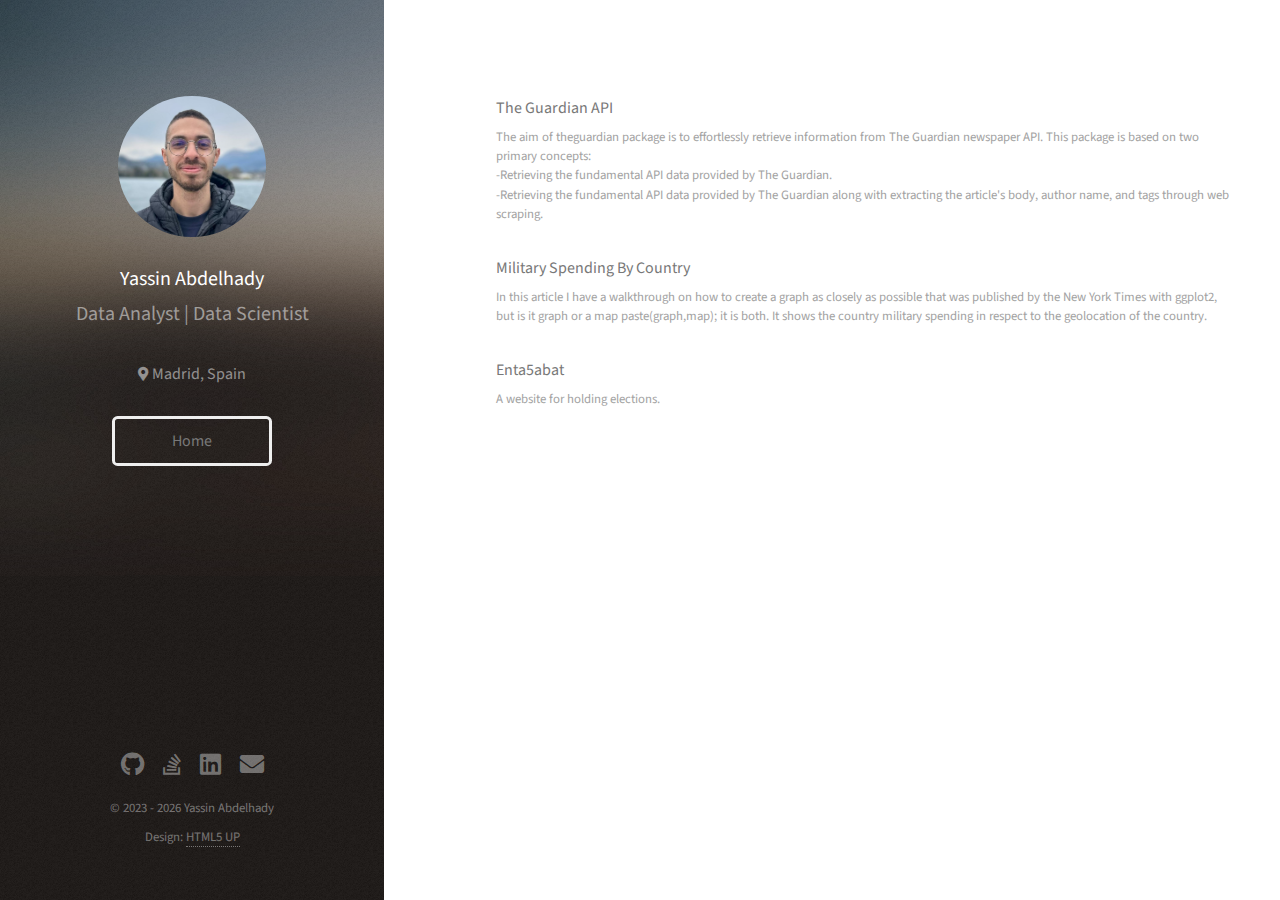
==== projects/projects.html @ 26bedea7 "go live" ====
<!DOCTYPE HTML>
<html>
	<head>
		<title>Yassin Abdelhady</title>
		<meta charset="utf-8" />
		<meta name="viewport" content="width=device-width, initial-scale=1, user-scalable=no" />
		<link rel="stylesheet" href="../assets/css/main.css" />
		<link rel="icon" type="image/x-icon" href="../pineapple.ico">
	</head>
	<body class="is-preload">

		<!-- Header -->
			
			<header id="header">
				
				<div class="inner">
					<img class="image avatar" src="../images/headshot.jpeg" alt="" />
					<h1><strong>Yassin Abdelhady</strong></h1>
					<h1>Data Analyst | Data Scientist</h1>
					</h1>
					<br /><i class='fas fa-map-marker-alt' style='font-size:14px'></i>  Madrid, Spain
                    <br /><br /><li style="list-style: none;"><a href="../index.html" class="button">Home</a></li>
					
                </div>
			
			</header>

		<!-- Main -->
			<div id="main">

				<!-- Two -->
					<section id="two">
						<!-- <h2>Recent Work</h2> -->
						<!-- <div class="row"> -->
							<article class="col-6 col-12-xsmall work-item">
								<!-- <a href="../images/fulls/02.jpg" class="image fit thumb"><img src="../images/thumbs/02.jpg" alt="" /></a> -->
								<a href= "theguardianapi/TheGuardianApi.html">
								<h3>The Guardian API</h3></a>
								<p>
									The aim of theguardian package is to effortlessly retrieve information from The Guardian newspaper API. This package is based on two primary concepts:
									<br>-Retrieving the fundamental API data provided by The Guardian.
									<br>-Retrieving the fundamental API data provided by The Guardian along with extracting the article's body, author name, and tags through web scraping.									 
								</p>
							</article>

							<article class="col-6 col-12-xsmall work-item">
								<!-- <a href="images/fulls/01.jpg" class="image fit thumb"><img src="images/thumbs/01.jpg" alt="" /></a> -->
								<!-- <a href="datavisproject\Replication.png" class="image fit thumb" ><img src="datavisproject\Replication.png" alt="Replication" /></a> -->
								<a href= "datavisproject/100490068.html">
								<h3>Military Spending By Country</h3></a>
								<p>In this article I have a walkthrough on how to create a graph as closely as possible that was published by the New York Times with ggplot2, but is it graph or a map paste(graph,map); it is both. It shows the country military spending in respect to the geolocation of the country.</p>
							</article>
							<article class="col-6 col-12-xsmall work-item">
								<!-- <a href="enta5abat\images\enta5abatlogo.png" class="image fit thumb"><img src="enta5abat\images\enta5abatlogo.png" alt="" /></a> -->
								<a href ="enta5abat/enta5abat.html"_blank"><h3>Enta5abat</h3></a>
								<p>A website for holding elections.</p>
							</article>
							


							<!-- <article class="col-6 col-12-xsmall work-item">
								<a href="images/fulls/04.jpg" class="image fit thumb"><img src="images/thumbs/04.jpg" alt="" /></a>
								<h3>Quam neque phasellus</h3>
								<p>Lorem ipsum dolor sit amet nisl sed nullam feugiat.</p>
							</article>
							<article class="col-6 col-12-xsmall work-item">
								<a href="images/fulls/05.jpg" class="image fit thumb"><img src="images/thumbs/05.jpg" alt="" /></a>
								<h3>Nunc enim commodo aliquet</h3>
								<p>Lorem ipsum dolor sit amet nisl sed nullam feugiat.</p>
							</article>
							<article class="col-6 col-12-xsmall work-item">
								<a href="images/fulls/06.jpg" class="image fit thumb"><img src="images/thumbs/06.jpg" alt="" /></a>
								<h3>Risus ornare lacinia</h3>
								<p>Lorem ipsum dolor sit amet nisl sed nullam feugiat.</p>
							</article> -->
						<!-- </div> -->
						<!-- <ul class="actions">
							<li><a href="#" class="button">Full Portfolio</a></li>
						</ul> -->
					</section>

				

			</div>

		<!-- Footer -->
			<footer id="footer">
				<div class="inner">
					<ul class="icons">
						<!-- <li><a href="#" class="icon brands fa-twitter"><span class="label">Twitter</span></a></li> -->
						<li><a href="https://github.com/Yassinabdelhadyy" class="icon brands fa-github" target="_blank" ><span class="label">Github</span></a></li>
						<li><a href="https://stackoverflow.com/users/20646797/yassinabdelhady" class="icon brands fa-stack-overflow" target="_blank"><span class="label">Stack overflow</span></a></li>
						<li><a href="https://www.linkedin.com/in/yassin-abdelhady/" class="icon brands fa-linkedin" target="_blank"><span class="label">LinkedIn</span></a></li>
						<!-- <li><a href="#" class="icon brands fa-dribbble"><span class="label">Dribbble</span></a></li> -->
						<li><a href="mailto:yassinabdelhady@gmail.com" class="icon solid fa-envelope" target="_blank"><span class="label">Email</span></a></li>
					</ul>
					<ul class="copyright">
						<li>&copy; 2023 - <script>document.write(/\d{4}/.exec(Date())[0])</script> Yassin Abdelhady</li><li>Design: <a href="http://html5up.net">HTML5 UP</a></li>
					</ul>
				</div>
			</footer>

		<!-- Scripts -->
		<script src="../assets/js/jquery.min.js"></script>
		<script src="../assets/js/jquery.poptrox.min.js"></script>
		<script src="../assets/js/browser.min.js"></script>
		<script src="../assets/js/breakpoints.min.js"></script>
		<script src="../assets/js/util.js"></script>
		<script src="../assets/js/main.js"></script>

	</body>
</html>
---- assets/css/main.css ----
@import url("fontawesome-all.min.css");
@import url("https://fonts.googleapis.com/css?family=Source+Sans+Pro:400,400italic");

/*
	Strata by HTML5 UP
	html5up.net | @ajlkn
	Free for personal and commercial use under the CCA 3.0 license (html5up.net/license)
*/

html, body, div, span, applet, object,
iframe, h1, h2, h3, h4, h5, h6, p, blockquote,
pre, a, abbr, acronym, address, big, cite,
code, del, dfn, em, img, ins, kbd, q, s, samp,
small, strike, strong, sub, sup, tt, var, b,
u, i, center, dl, dt, dd, ol, ul, li, fieldset,
form, label, legend, table, caption, tbody,
tfoot, thead, tr, th, td, article, aside,
canvas, details, embed, figure, figcaption,
footer, header, hgroup, menu, nav, output, ruby,
section, summary, time, mark, audio, video {
	margin: 0;
	padding: 0;
	border: 0;
	font-size: 100%;
	font: inherit;
	vertical-align: baseline;}

article, aside, details, figcaption, figure,
footer, header, hgroup, menu, nav, section {
	display: block;}

body {
	line-height: 1;
}

ol, ul {
	list-style: none;
	
}

blockquote, q {
	quotes: none;
}

	blockquote:before, blockquote:after, q:before, q:after {
		content: '';
		content: none;
	}

table {
	border-collapse: collapse;
	border-spacing: 0;
}

body {
	-webkit-text-size-adjust: none;
}

mark {
	background-color: transparent;
	color: inherit;
}

input::-moz-focus-inner {
	border: 0;
	padding: 0;
}

input, select, textarea {
	-moz-appearance: none;
	-webkit-appearance: none;
	-ms-appearance: none;
	appearance: none;
}

/* Basic */

	html {
		box-sizing: border-box;
	}

	*, *:before, *:after {
		box-sizing: inherit;
	}

	body {
		background: #fff;
	}

		body.is-preload *, body.is-preload *:before, body.is-preload *:after {
			-moz-animation: none !important;
			-webkit-animation: none !important;
			-ms-animation: none !important;
			animation: none !important;
			-moz-transition: none !important;
			-webkit-transition: none !important;
			-ms-transition: none !important;
			transition: none !important;
		}

	body, input, select, textarea {
		color: #a2a2a2;
		font-family: "Source Sans Pro", Helvetica, sans-serif;
		font-size: 16pt;
		font-weight: 400;
		line-height: 1.75em;
	}

	a {
		-moz-transition: color 0.2s ease-in-out, border-color 0.2s ease-in-out;
		-webkit-transition: color 0.2s ease-in-out, border-color 0.2s ease-in-out;
		-ms-transition: color 0.2s ease-in-out, border-color 0.2s ease-in-out;
		transition: color 0.2s ease-in-out, border-color 0.2s ease-in-out;
		border-bottom: dotted 1px;
		color: #49bf9d;
		text-decoration: none;
	}

		a:hover {
			border-bottom-color: transparent;
			color: #49bf9d !important;
			text-decoration: none;
		}

	strong, b {
		color: #787878;
		font-weight: 400;
	}

	em, i {
		font-style: italic;
	}

	p {
		margin: 0 0 2em 0;
	}

	h1, h2, h3, h4, h5, h6 {
		color: #787878;
		font-weight: 400;
		line-height: 1em;
		margin: 0 0 1em 0;
	}

		h1 a, h2 a, h3 a, h4 a, h5 a, h6 a {
			color: inherit;
			text-decoration: none;
		}

	h1 {
		font-size: 2em;
		line-height: 1.5em;
	}

	h2 {
		font-size: 1.5em;
		line-height: 1.5em;
	}

	h3 {
		font-size: 1.25em;
		line-height: 1.5em;
	}

	h4 {
		font-size: 1.1em;
		line-height: 1.5em;
	}

	h5 {
		font-size: 0.9em;
		line-height: 1.5em;
	}

	h6 {
		font-size: 0.7em;
		line-height: 1.5em;
	}

	sub {
		font-size: 0.8em;
		position: relative;
		top: 0.5em;
	}

	sup {
		font-size: 0.8em;
		position: relative;
		top: -0.5em;
	}

	hr {
		border: 0;
		border-bottom: solid 2px #efefef;
		margin: 2em 0;
	}

		hr.major {
			margin: 3em 0;
		}

	blockquote {
		border-left: solid 6px #efefef;
		font-style: italic;
		margin: 0 0 2em 0;
		padding: 0.5em 0 0.5em 1.5em;
	}

	code {
		background: #f7f7f7;
		border-radius: 0.35em;
		border: solid 2px #efefef;
		font-family: "Courier New", monospace;
		font-size: 0.9em;
		margin: 0 0.25em;
		padding: 0.25em 0.65em;
	}

	pre {
		-webkit-overflow-scrolling: touch;
		font-family: "Courier New", monospace;
		font-size: 0.9em;
		margin: 0 0 2em 0;
	}

		pre code {
			display: block;
			line-height: 1.75em;
			padding: 1em 1.5em;
			overflow-x: auto;
		}

	.align-left {
		text-align: left;
	}

	.align-center {
		text-align: center;
	}

	.align-right {
		text-align: right;
	}

/* Container */

	.container {
		margin: 0 auto;
		max-width: calc(100% - 4em);
		width: 100%;
	}

		.container.xsmall {
			width: 25%;
		}

		.container.small {
			width: 50%;
		}

		.container.medium {
			width: 75%;
		}

		.container.large {
			width: 125%;
		}

		.container.xlarge {
			width: 150%;
		}

		.container.max {
			width: 100%;
		}

		@media screen and (max-width: 980px) {

			.container {
				width: 100% !important;
				max-width: 100% !important;
			}

		}

		@media screen and (max-width: 480px) {

			.container {
				max-width: calc(100% - 3em);
			}

		}

/* Row */

	.row {
		display: flex;
		flex-wrap: wrap;
		box-sizing: border-box;
		align-items: stretch;
	}

		.row > * {
			box-sizing: border-box;
		}

		.row.gtr-uniform > * > :last-child {
			margin-bottom: 0;
		}

		.row.aln-left {
			justify-content: flex-start;
		}

		.row.aln-center {
			justify-content: center;
		}

		.row.aln-right {
			justify-content: flex-end;
		}

		.row.aln-top {
			align-items: flex-start;
		}

		.row.aln-middle {
			align-items: center;
		}

		.row.aln-bottom {
			align-items: flex-end;
		}

		.row > .imp {
			order: -1;
		}

		.row > .col-1 {
			width: 8.33333%;
		}

		.row > .off-1 {
			margin-left: 8.33333%;
		}

		.row > .col-2 {
			width: 16.66667%;
		}

		.row > .off-2 {
			margin-left: 16.66667%;
		}

		.row > .col-3 {
			width: 25%;
		}

		.row > .off-3 {
			margin-left: 25%;
		}

		.row > .col-4 {
			width: 33.33333%;
		}

		.row > .off-4 {
			margin-left: 33.33333%;
		}

		.row > .col-5 {
			width: 41.66667%;
		}

		.row > .off-5 {
			margin-left: 41.66667%;
		}

		.row > .col-6 {
			width: 50%;
		}

		.row > .off-6 {
			margin-left: 50%;
		}

		.row > .col-7 {
			width: 58.33333%;
		}

		.row > .off-7 {
			margin-left: 58.33333%;
		}

		.row > .col-8 {
			width: 66.66667%;
		}

		.row > .off-8 {
			margin-left: 66.66667%;
		}

		.row > .col-9 {
			width: 75%;
		}

		.row > .off-9 {
			margin-left: 75%;
		}

		.row > .col-10 {
			width: 83.33333%;
		}

		.row > .off-10 {
			margin-left: 83.33333%;
		}

		.row > .col-11 {
			width: 91.66667%;
		}

		.row > .off-11 {
			margin-left: 91.66667%;
		}

		.row > .col-12 {
			width: 100%;
		}

		.row > .off-12 {
			margin-left: 100%;
		}

		.row.gtr-0 {
			margin-top: 0;
			margin-left: 0em;
		}

			.row.gtr-0 > * {
				padding: 0 0 0 0em;
			}

			.row.gtr-0.gtr-uniform {
				margin-top: 0em;
			}

				.row.gtr-0.gtr-uniform > * {
					padding-top: 0em;
				}

		.row.gtr-25 {
			margin-top: 0;
			margin-left: -0.625em;
		}

			.row.gtr-25 > * {
				padding: 0 0 0 0.625em;
			}

			.row.gtr-25.gtr-uniform {
				margin-top: -0.625em;
			}

				.row.gtr-25.gtr-uniform > * {
					padding-top: 0.625em;
				}

		.row.gtr-50 {
			margin-top: 0;
			margin-left: -1.25em;
		}

			.row.gtr-50 > * {
				padding: 0 0 0 1.25em;
			}

			.row.gtr-50.gtr-uniform {
				margin-top: -1.25em;
			}

				.row.gtr-50.gtr-uniform > * {
					padding-top: 1.25em;
				}

		.row {
			margin-top: 0;
			margin-left: -2.5em;
		}

			.row > * {
				padding: 0 0 0 2.5em;
			}

			.row.gtr-uniform {
				margin-top: -2.5em;
			}

				.row.gtr-uniform > * {
					padding-top: 2.5em;
				}

		.row.gtr-150 {
			margin-top: 0;
			margin-left: -3.75em;
		}

			.row.gtr-150 > * {
				padding: 0 0 0 3.75em;
			}

			.row.gtr-150.gtr-uniform {
				margin-top: -3.75em;
			}

				.row.gtr-150.gtr-uniform > * {
					padding-top: 3.75em;
				}

		.row.gtr-200 {
			margin-top: 0;
			margin-left: -5em;
		}

			.row.gtr-200 > * {
				padding: 0 0 0 5em;
			}

			.row.gtr-200.gtr-uniform {
				margin-top: -5em;
			}

				.row.gtr-200.gtr-uniform > * {
					padding-top: 5em;
				}

		@media screen and (max-width: 1800px) {

			.row {
				display: flex;
				flex-wrap: wrap;
				box-sizing: border-box;
				align-items: stretch;
			}

				.row > * {
					box-sizing: border-box;
				}

				.row.gtr-uniform > * > :last-child {
					margin-bottom: 0;
				}

				.row.aln-left {
					justify-content: flex-start;
				}

				.row.aln-center {
					justify-content: center;
				}

				.row.aln-right {
					justify-content: flex-end;
				}

				.row.aln-top {
					align-items: flex-start;
				}

				.row.aln-middle {
					align-items: center;
				}

				.row.aln-bottom {
					align-items: flex-end;
				}

				.row > .imp-xlarge {
					order: -1;
				}

				.row > .col-1-xlarge {
					width: 8.33333%;
				}

				.row > .off-1-xlarge {
					margin-left: 8.33333%;
				}

				.row > .col-2-xlarge {
					width: 16.66667%;
				}

				.row > .off-2-xlarge {
					margin-left: 16.66667%;
				}

				.row > .col-3-xlarge {
					width: 25%;
				}

				.row > .off-3-xlarge {
					margin-left: 25%;
				}

				.row > .col-4-xlarge {
					width: 33.33333%;
				}

				.row > .off-4-xlarge {
					margin-left: 33.33333%;
				}

				.row > .col-5-xlarge {
					width: 41.66667%;
				}

				.row > .off-5-xlarge {
					margin-left: 41.66667%;
				}

				.row > .col-6-xlarge {
					width: 50%;
				}

				.row > .off-6-xlarge {
					margin-left: 50%;
				}

				.row > .col-7-xlarge {
					width: 58.33333%;
				}

				.row > .off-7-xlarge {
					margin-left: 58.33333%;
				}

				.row > .col-8-xlarge {
					width: 66.66667%;
				}

				.row > .off-8-xlarge {
					margin-left: 66.66667%;
				}

				.row > .col-9-xlarge {
					width: 75%;
				}

				.row > .off-9-xlarge {
					margin-left: 75%;
				}

				.row > .col-10-xlarge {
					width: 83.33333%;
				}

				.row > .off-10-xlarge {
					margin-left: 83.33333%;
				}

				.row > .col-11-xlarge {
					width: 91.66667%;
				}

				.row > .off-11-xlarge {
					margin-left: 91.66667%;
				}

				.row > .col-12-xlarge {
					width: 100%;
				}

				.row > .off-12-xlarge {
					margin-left: 100%;
				}

				.row.gtr-0 {
					margin-top: 0;
					margin-left: 0em;
				}

					.row.gtr-0 > * {
						padding: 0 0 0 0em;
					}

					.row.gtr-0.gtr-uniform {
						margin-top: 0em;
					}

						.row.gtr-0.gtr-uniform > * {
							padding-top: 0em;
						}

				.row.gtr-25 {
					margin-top: 0;
					margin-left: -0.625em;
				}

					.row.gtr-25 > * {
						padding: 0 0 0 0.625em;
					}

					.row.gtr-25.gtr-uniform {
						margin-top: -0.625em;
					}

						.row.gtr-25.gtr-uniform > * {
							padding-top: 0.625em;
						}

				.row.gtr-50 {
					margin-top: 0;
					margin-left: -1.25em;
				}

					.row.gtr-50 > * {
						padding: 0 0 0 1.25em;
					}

					.row.gtr-50.gtr-uniform {
						margin-top: -1.25em;
					}

						.row.gtr-50.gtr-uniform > * {
							padding-top: 1.25em;
						}

				.row {
					margin-top: 0;
					margin-left: -2.5em;
				}

					.row > * {
						padding: 0 0 0 2.5em;
					}

					.row.gtr-uniform {
						margin-top: -2.5em;
					}

						.row.gtr-uniform > * {
							padding-top: 2.5em;
						}

				.row.gtr-150 {
					margin-top: 0;
					margin-left: -3.75em;
				}

					.row.gtr-150 > * {
						padding: 0 0 0 3.75em;
					}

					.row.gtr-150.gtr-uniform {
						margin-top: -3.75em;
					}

						.row.gtr-150.gtr-uniform > * {
							padding-top: 3.75em;
						}

				.row.gtr-200 {
					margin-top: 0;
					margin-left: -5em;
				}

					.row.gtr-200 > * {
						padding: 0 0 0 5em;
					}

					.row.gtr-200.gtr-uniform {
						margin-top: -5em;
					}

						.row.gtr-200.gtr-uniform > * {
							padding-top: 5em;
						}

		}

		@media screen and (max-width: 1280px) {

			.row {
				display: flex;
				flex-wrap: wrap;
				box-sizing: border-box;
				align-items: stretch;
			}

				.row > * {
					box-sizing: border-box;
				}

				.row.gtr-uniform > * > :last-child {
					margin-bottom: 0;
				}

				.row.aln-left {
					justify-content: flex-start;
				}

				.row.aln-center {
					justify-content: center;
				}

				.row.aln-right {
					justify-content: flex-end;
				}

				.row.aln-top {
					align-items: flex-start;
				}

				.row.aln-middle {
					align-items: center;
				}

				.row.aln-bottom {
					align-items: flex-end;
				}

				.row > .imp-large {
					order: -1;
				}

				.row > .col-1-large {
					width: 8.33333%;
				}

				.row > .off-1-large {
					margin-left: 8.33333%;
				}

				.row > .col-2-large {
					width: 16.66667%;
				}

				.row > .off-2-large {
					margin-left: 16.66667%;
				}

				.row > .col-3-large {
					width: 25%;
				}

				.row > .off-3-large {
					margin-left: 25%;
				}

				.row > .col-4-large {
					width: 33.33333%;
				}

				.row > .off-4-large {
					margin-left: 33.33333%;
				}

				.row > .col-5-large {
					width: 41.66667%;
				}

				.row > .off-5-large {
					margin-left: 41.66667%;
				}

				.row > .col-6-large {
					width: 50%;
				}

				.row > .off-6-large {
					margin-left: 50%;
				}

				.row > .col-7-large {
					width: 58.33333%;
				}

				.row > .off-7-large {
					margin-left: 58.33333%;
				}

				.row > .col-8-large {
					width: 66.66667%;
				}

				.row > .off-8-large {
					margin-left: 66.66667%;
				}

				.row > .col-9-large {
					width: 75%;
				}

				.row > .off-9-large {
					margin-left: 75%;
				}

				.row > .col-10-large {
					width: 83.33333%;
				}

				.row > .off-10-large {
					margin-left: 83.33333%;
				}

				.row > .col-11-large {
					width: 91.66667%;
				}

				.row > .off-11-large {
					margin-left: 91.66667%;
				}

				.row > .col-12-large {
					width: 100%;
				}

				.row > .off-12-large {
					margin-left: 100%;
				}

				.row.gtr-0 {
					margin-top: 0;
					margin-left: 0em;
				}

					.row.gtr-0 > * {
						padding: 0 0 0 0em;
					}

					.row.gtr-0.gtr-uniform {
						margin-top: 0em;
					}

						.row.gtr-0.gtr-uniform > * {
							padding-top: 0em;
						}

				.row.gtr-25 {
					margin-top: 0;
					margin-left: -0.5em;
				}

					.row.gtr-25 > * {
						padding: 0 0 0 0.5em;
					}

					.row.gtr-25.gtr-uniform {
						margin-top: -0.5em;
					}

						.row.gtr-25.gtr-uniform > * {
							padding-top: 0.5em;
						}

				.row.gtr-50 {
					margin-top: 0;
					margin-left: -1em;
				}

					.row.gtr-50 > * {
						padding: 0 0 0 1em;
					}

					.row.gtr-50.gtr-uniform {
						margin-top: -1em;
					}

						.row.gtr-50.gtr-uniform > * {
							padding-top: 1em;
						}

				.row {
					margin-top: 0;
					margin-left: -2em;
				}

					.row > * {
						padding: 0 0 0 2em;
					}

					.row.gtr-uniform {
						margin-top: -2em;
					}

						.row.gtr-uniform > * {
							padding-top: 2em;
						}

				.row.gtr-150 {
					margin-top: 0;
					margin-left: -3em;
				}

					.row.gtr-150 > * {
						padding: 0 0 0 3em;
					}

					.row.gtr-150.gtr-uniform {
						margin-top: -3em;
					}

						.row.gtr-150.gtr-uniform > * {
							padding-top: 3em;
						}

				.row.gtr-200 {
					margin-top: 0;
					margin-left: -4em;
				}

					.row.gtr-200 > * {
						padding: 0 0 0 4em;
					}

					.row.gtr-200.gtr-uniform {
						margin-top: -4em;
					}

						.row.gtr-200.gtr-uniform > * {
							padding-top: 4em;
						}

		}

		@media screen and (max-width: 980px) {

			.row {
				display: flex;
				flex-wrap: wrap;
				box-sizing: border-box;
				align-items: stretch;
			}

				.row > * {
					box-sizing: border-box;
				}

				.row.gtr-uniform > * > :last-child {
					margin-bottom: 0;
				}

				.row.aln-left {
					justify-content: flex-start;
				}

				.row.aln-center {
					justify-content: center;
				}

				.row.aln-right {
					justify-content: flex-end;
				}

				.row.aln-top {
					align-items: flex-start;
				}

				.row.aln-middle {
					align-items: center;
				}

				.row.aln-bottom {
					align-items: flex-end;
				}

				.row > .imp-medium {
					order: -1;
				}

				.row > .col-1-medium {
					width: 8.33333%;
				}

				.row > .off-1-medium {
					margin-left: 8.33333%;
				}

				.row > .col-2-medium {
					width: 16.66667%;
				}

				.row > .off-2-medium {
					margin-left: 16.66667%;
				}

				.row > .col-3-medium {
					width: 25%;
				}

				.row > .off-3-medium {
					margin-left: 25%;
				}

				.row > .col-4-medium {
					width: 33.33333%;
				}

				.row > .off-4-medium {
					margin-left: 33.33333%;
				}

				.row > .col-5-medium {
					width: 41.66667%;
				}

				.row > .off-5-medium {
					margin-left: 41.66667%;
				}

				.row > .col-6-medium {
					width: 50%;
				}

				.row > .off-6-medium {
					margin-left: 50%;
				}

				.row > .col-7-medium {
					width: 58.33333%;
				}

				.row > .off-7-medium {
					margin-left: 58.33333%;
				}

				.row > .col-8-medium {
					width: 66.66667%;
				}

				.row > .off-8-medium {
					margin-left: 66.66667%;
				}

				.row > .col-9-medium {
					width: 75%;
				}

				.row > .off-9-medium {
					margin-left: 75%;
				}

				.row > .col-10-medium {
					width: 83.33333%;
				}

				.row > .off-10-medium {
					margin-left: 83.33333%;
				}

				.row > .col-11-medium {
					width: 91.66667%;
				}

				.row > .off-11-medium {
					margin-left: 91.66667%;
				}

				.row > .col-12-medium {
					width: 100%;
				}

				.row > .off-12-medium {
					margin-left: 100%;
				}

				.row.gtr-0 {
					margin-top: 0;
					margin-left: 0em;
				}

					.row.gtr-0 > * {
						padding: 0 0 0 0em;
					}

					.row.gtr-0.gtr-uniform {
						margin-top: 0em;
					}

						.row.gtr-0.gtr-uniform > * {
							padding-top: 0em;
						}

				.row.gtr-25 {
					margin-top: 0;
					margin-left: -0.5em;
				}

					.row.gtr-25 > * {
						padding: 0 0 0 0.5em;
					}

					.row.gtr-25.gtr-uniform {
						margin-top: -0.5em;
					}

						.row.gtr-25.gtr-uniform > * {
							padding-top: 0.5em;
						}

				.row.gtr-50 {
					margin-top: 0;
					margin-left: -1em;
				}

					.row.gtr-50 > * {
						padding: 0 0 0 1em;
					}

					.row.gtr-50.gtr-uniform {
						margin-top: -1em;
					}

						.row.gtr-50.gtr-uniform > * {
							padding-top: 1em;
						}

				.row {
					margin-top: 0;
					margin-left: -2em;
				}

					.row > * {
						padding: 0 0 0 2em;
					}

					.row.gtr-uniform {
						margin-top: -2em;
					}

						.row.gtr-uniform > * {
							padding-top: 2em;
						}

				.row.gtr-150 {
					margin-top: 0;
					margin-left: -3em;
				}

					.row.gtr-150 > * {
						padding: 0 0 0 3em;
					}

					.row.gtr-150.gtr-uniform {
						margin-top: -3em;
					}

						.row.gtr-150.gtr-uniform > * {
							padding-top: 3em;
						}

				.row.gtr-200 {
					margin-top: 0;
					margin-left: -4em;
				}

					.row.gtr-200 > * {
						padding: 0 0 0 4em;
					}

					.row.gtr-200.gtr-uniform {
						margin-top: -4em;
					}

						.row.gtr-200.gtr-uniform > * {
							padding-top: 4em;
						}

		}

		@media screen and (max-width: 736px) {

			.row {
				display: flex;
				flex-wrap: wrap;
				box-sizing: border-box;
				align-items: stretch;
			}

				.row > * {
					box-sizing: border-box;
				}

				.row.gtr-uniform > * > :last-child {
					margin-bottom: 0;
				}

				.row.aln-left {
					justify-content: flex-start;
				}

				.row.aln-center {
					justify-content: center;
				}

				.row.aln-right {
					justify-content: flex-end;
				}

				.row.aln-top {
					align-items: flex-start;
				}

				.row.aln-middle {
					align-items: center;
				}

				.row.aln-bottom {
					align-items: flex-end;
				}

				.row > .imp-small {
					order: -1;
				}

				.row > .col-1-small {
					width: 8.33333%;
				}

				.row > .off-1-small {
					margin-left: 8.33333%;
				}

				.row > .col-2-small {
					width: 16.66667%;
				}

				.row > .off-2-small {
					margin-left: 16.66667%;
				}

				.row > .col-3-small {
					width: 25%;
				}

				.row > .off-3-small {
					margin-left: 25%;
				}

				.row > .col-4-small {
					width: 33.33333%;
				}

				.row > .off-4-small {
					margin-left: 33.33333%;
				}

				.row > .col-5-small {
					width: 41.66667%;
				}

				.row > .off-5-small {
					margin-left: 41.66667%;
				}

				.row > .col-6-small {
					width: 50%;
				}

				.row > .off-6-small {
					margin-left: 50%;
				}

				.row > .col-7-small {
					width: 58.33333%;
				}

				.row > .off-7-small {
					margin-left: 58.33333%;
				}

				.row > .col-8-small {
					width: 66.66667%;
				}

				.row > .off-8-small {
					margin-left: 66.66667%;
				}

				.row > .col-9-small {
					width: 75%;
				}

				.row > .off-9-small {
					margin-left: 75%;
				}

				.row > .col-10-small {
					width: 83.33333%;
				}

				.row > .off-10-small {
					margin-left: 83.33333%;
				}

				.row > .col-11-small {
					width: 91.66667%;
				}

				.row > .off-11-small {
					margin-left: 91.66667%;
				}

				.row > .col-12-small {
					width: 100%;
				}

				.row > .off-12-small {
					margin-left: 100%;
				}

				.row.gtr-0 {
					margin-top: 0;
					margin-left: 0em;
				}

					.row.gtr-0 > * {
						padding: 0 0 0 0em;
					}

					.row.gtr-0.gtr-uniform {
						margin-top: 0em;
					}

						.row.gtr-0.gtr-uniform > * {
							padding-top: 0em;
						}

				.row.gtr-25 {
					margin-top: 0;
					margin-left: -0.375em;
				}

					.row.gtr-25 > * {
						padding: 0 0 0 0.375em;
					}

					.row.gtr-25.gtr-uniform {
						margin-top: -0.375em;
					}

						.row.gtr-25.gtr-uniform > * {
							padding-top: 0.375em;
						}

				.row.gtr-50 {
					margin-top: 0;
					margin-left: -0.75em;
				}

					.row.gtr-50 > * {
						padding: 0 0 0 0.75em;
					}

					.row.gtr-50.gtr-uniform {
						margin-top: -0.75em;
					}

						.row.gtr-50.gtr-uniform > * {
							padding-top: 0.75em;
						}

				.row {
					margin-top: 0;
					margin-left: -1.5em;
				}

					.row > * {
						padding: 0 0 0 1.5em;
					}

					.row.gtr-uniform {
						margin-top: -1.5em;
					}

						.row.gtr-uniform > * {
							padding-top: 1.5em;
						}

				.row.gtr-150 {
					margin-top: 0;
					margin-left: -2.25em;
				}

					.row.gtr-150 > * {
						padding: 0 0 0 2.25em;
					}

					.row.gtr-150.gtr-uniform {
						margin-top: -2.25em;
					}

						.row.gtr-150.gtr-uniform > * {
							padding-top: 2.25em;
						}

				.row.gtr-200 {
					margin-top: 0;
					margin-left: -3em;
				}

					.row.gtr-200 > * {
						padding: 0 0 0 3em;
					}

					.row.gtr-200.gtr-uniform {
						margin-top: -3em;
					}

						.row.gtr-200.gtr-uniform > * {
							padding-top: 3em;
						}

		}

		@media screen and (max-width: 480px) {

			.row {
				display: flex;
				flex-wrap: wrap;
				box-sizing: border-box;
				align-items: stretch;
			}

				.row > * {
					box-sizing: border-box;
				}

				.row.gtr-uniform > * > :last-child {
					margin-bottom: 0;
				}

				.row.aln-left {
					justify-content: flex-start;
				}

				.row.aln-center {
					justify-content: center;
				}

				.row.aln-right {
					justify-content: flex-end;
				}

				.row.aln-top {
					align-items: flex-start;
				}

				.row.aln-middle {
					align-items: center;
				}

				.row.aln-bottom {
					align-items: flex-end;
				}

				.row > .imp-xsmall {
					order: -1;
				}

				.row > .col-1-xsmall {
					width: 8.33333%;
				}

				.row > .off-1-xsmall {
					margin-left: 8.33333%;
				}

				.row > .col-2-xsmall {
					width: 16.66667%;
				}

				.row > .off-2-xsmall {
					margin-left: 16.66667%;
				}

				.row > .col-3-xsmall {
					width: 25%;
				}

				.row > .off-3-xsmall {
					margin-left: 25%;
				}

				.row > .col-4-xsmall {
					width: 33.33333%;
				}

				.row > .off-4-xsmall {
					margin-left: 33.33333%;
				}

				.row > .col-5-xsmall {
					width: 41.66667%;
				}

				.row > .off-5-xsmall {
					margin-left: 41.66667%;
				}

				.row > .col-6-xsmall {
					width: 50%;
				}

				.row > .off-6-xsmall {
					margin-left: 50%;
				}

				.row > .col-7-xsmall {
					width: 58.33333%;
				}

				.row > .off-7-xsmall {
					margin-left: 58.33333%;
				}

				.row > .col-8-xsmall {
					width: 66.66667%;
				}

				.row > .off-8-xsmall {
					margin-left: 66.66667%;
				}

				.row > .col-9-xsmall {
					width: 75%;
				}

				.row > .off-9-xsmall {
					margin-left: 75%;
				}

				.row > .col-10-xsmall {
					width: 83.33333%;
				}

				.row > .off-10-xsmall {
					margin-left: 83.33333%;
				}

				.row > .col-11-xsmall {
					width: 91.66667%;
				}

				.row > .off-11-xsmall {
					margin-left: 91.66667%;
				}

				.row > .col-12-xsmall {
					width: 100%;
				}

				.row > .off-12-xsmall {
					margin-left: 100%;
				}

				.row.gtr-0 {
					margin-top: 0;
					margin-left: 0em;
				}

					.row.gtr-0 > * {
						padding: 0 0 0 0em;
					}

					.row.gtr-0.gtr-uniform {
						margin-top: 0em;
					}

						.row.gtr-0.gtr-uniform > * {
							padding-top: 0em;
						}

				.row.gtr-25 {
					margin-top: 0;
					margin-left: -0.375em;
				}

					.row.gtr-25 > * {
						padding: 0 0 0 0.375em;
					}

					.row.gtr-25.gtr-uniform {
						margin-top: -0.375em;
					}

						.row.gtr-25.gtr-uniform > * {
							padding-top: 0.375em;
						}

				.row.gtr-50 {
					margin-top: 0;
					margin-left: -0.75em;
				}

					.row.gtr-50 > * {
						padding: 0 0 0 0.75em;
					}

					.row.gtr-50.gtr-uniform {
						margin-top: -0.75em;
					}

						.row.gtr-50.gtr-uniform > * {
							padding-top: 0.75em;
						}

				.row {
					margin-top: 0;
					margin-left: -1.5em;
				}

					.row > * {
						padding: 0 0 0 1.5em;
					}

					.row.gtr-uniform {
						margin-top: -1.5em;
					}

						.row.gtr-uniform > * {
							padding-top: 1.5em;
						}

				.row.gtr-150 {
					margin-top: 0;
					margin-left: -2.25em;
				}

					.row.gtr-150 > * {
						padding: 0 0 0 2.25em;
					}

					.row.gtr-150.gtr-uniform {
						margin-top: -2.25em;
					}

						.row.gtr-150.gtr-uniform > * {
							padding-top: 2.25em;
						}

				.row.gtr-200 {
					margin-top: 0;
					margin-left: -3em;
				}

					.row.gtr-200 > * {
						padding: 0 0 0 3em;
					}

					.row.gtr-200.gtr-uniform {
						margin-top: -3em;
					}

						.row.gtr-200.gtr-uniform > * {
							padding-top: 3em;
						}

		}

/* Section/Article */

	section.special, article.special {
		text-align: center;
	}

	header p {
		color: #b2b2b2;
		position: relative;
		margin: 0 0 1.5em 0;
	}

	header h2 + p {
		font-size: 1.25em;
		margin-top: -1em;
		line-height: 1.5em;
	}

	header h3 + p {
		font-size: 1.1em;
		margin-top: -0.8em;
		line-height: 1.5em;
	}

	header h4 + p,
	header h5 + p,
	header h6 + p {
		font-size: 0.9em;
		margin-top: -0.6em;
		line-height: 1.5em;
	}

	header.major h2 {
		font-size: 2em;
	}
	header.major p {
		font-size: 16px;
		text-align: justify;
	}

/* Form */

	form {
		margin: 0 0 2em 0;
	}

	label {
		color: #787878;
		display: block;
		font-size: 0.9em;
		font-weight: 400;
		margin: 0 0 1em 0;
	}

	input[type="text"],
	input[type="password"],
	input[type="email"],
	select,
	textarea {
		-moz-appearance: none;
		-webkit-appearance: none;
		-ms-appearance: none;
		appearance: none;
		background: #f7f7f7;
		border-radius: 0.35em;
		border: solid 2px transparent;
		color: inherit;
		display: block;
		outline: 0;
		padding: 0 0.75em;
		text-decoration: none;
		width: 100%;
	}

		input[type="text"]:invalid,
		input[type="password"]:invalid,
		input[type="email"]:invalid,
		select:invalid,
		textarea:invalid {
			box-shadow: none;
		}

		input[type="text"]:focus,
		input[type="password"]:focus,
		input[type="email"]:focus,
		select:focus,
		textarea:focus {
			border-color: #49bf9d;
		}

	select {
		background-image: url("data:image/svg+xml;charset=utf8,%3Csvg xmlns='http://www.w3.org/2000/svg' width='40' height='40' preserveAspectRatio='none' viewBox='0 0 40 40'%3E%3Cpath d='M9.4,12.3l10.4,10.4l10.4-10.4c0.2-0.2,0.5-0.4,0.9-0.4c0.3,0,0.6,0.1,0.9,0.4l3.3,3.3c0.2,0.2,0.4,0.5,0.4,0.9 c0,0.4-0.1,0.6-0.4,0.9L20.7,31.9c-0.2,0.2-0.5,0.4-0.9,0.4c-0.3,0-0.6-0.1-0.9-0.4L4.3,17.3c-0.2-0.2-0.4-0.5-0.4-0.9 c0-0.4,0.1-0.6,0.4-0.9l3.3-3.3c0.2-0.2,0.5-0.4,0.9-0.4S9.1,12.1,9.4,12.3z' fill='%23dfdfdf' /%3E%3C/svg%3E");
		background-size: 1.25rem;
		background-repeat: no-repeat;
		background-position: calc(100% - 1rem) center;
		height: 2.75em;
		padding-right: 2.75em;
		text-overflow: ellipsis;
	}

		select option {
			color: #787878;
			background: #fff;
		}

		select:focus::-ms-value {
			background-color: transparent;
		}

		select::-ms-expand {
			display: none;
		}

	input[type="text"],
	input[type="password"],
	input[type="email"],
	select {
		height: 2.75em;
	}

	textarea {
		padding: 0.75em;
	}

	input[type="checkbox"],
	input[type="radio"] {
		-moz-appearance: none;
		-webkit-appearance: none;
		-ms-appearance: none;
		appearance: none;
		display: block;
		float: left;
		margin-right: -2em;
		opacity: 0;
		width: 1em;
		z-index: -1;
	}

		input[type="checkbox"] + label,
		input[type="radio"] + label {
			text-decoration: none;
			color: #a2a2a2;
			cursor: pointer;
			display: inline-block;
			font-size: 1em;
			font-weight: 400;
			padding-left: 2.4em;
			padding-right: 0.75em;
			position: relative;
		}

			input[type="checkbox"] + label:before,
			input[type="radio"] + label:before {
				-moz-osx-font-smoothing: grayscale;
				-webkit-font-smoothing: antialiased;
				display: inline-block;
				font-style: normal;
				font-variant: normal;
				text-rendering: auto;
				line-height: 1;
				text-transform: none !important;
				font-family: 'Font Awesome 5 Free';
				font-weight: 900;
			}

			input[type="checkbox"] + label:before,
			input[type="radio"] + label:before {
				background: #f7f7f7;
				border-radius: 0.35em;
				border: solid 2px transparent;
				content: '';
				display: inline-block;
				font-size: 0.8em;
				height: 2.0625em;
				left: 0;
				line-height: 1.85625em;
				position: absolute;
				text-align: center;
				top: 0;
				width: 2.0625em;
			}

		input[type="checkbox"]:checked + label:before,
		input[type="radio"]:checked + label:before {
			background: #787878;
			border-color: #787878;
			color: #fff;
			content: '\f00c';
		}

		input[type="checkbox"]:focus + label:before,
		input[type="radio"]:focus + label:before {
			border-color: #49bf9d;
		}

	input[type="checkbox"] + label:before {
		border-radius: 0.35em;
	}

	input[type="radio"] + label:before {
		border-radius: 100%;
	}

	::-webkit-input-placeholder {
		color: #b2b2b2 !important;
		opacity: 1.0;
	}

	:-moz-placeholder {
		color: #b2b2b2 !important;
		opacity: 1.0;
	}

	::-moz-placeholder {
		color: #b2b2b2 !important;
		opacity: 1.0;
	}

	:-ms-input-placeholder {
		color: #b2b2b2 !important;
		opacity: 1.0;
	}

/* Box */

	.box {
		border-radius: 0.35em;
		border: solid 2px #efefef;
		margin-bottom: 2em;
		padding: 1.5em;
	}

		.box > :last-child,
		.box > :last-child > :last-child,
		.box > :last-child > :last-child > :last-child {
			margin-bottom: 0;
		}

		.box.alt {
			border: 0;
			border-radius: 0;
			padding: 0;
		}

/* Icon */

	.icon {
		text-decoration: none;
		border-bottom: none;
		position: relative;
	}

		.icon:before {
			-moz-osx-font-smoothing: grayscale;
			-webkit-font-smoothing: antialiased;
			display: inline-block;
			font-style: normal;
			font-variant: normal;
			text-rendering: auto;
			line-height: 1;
			text-transform: none !important;
			font-family: 'Font Awesome 5 Free';
			font-weight: 400;
		}

		.icon > .label {
			display: none;
		}

		.icon:before {
			line-height: inherit;
		}

		.icon.solid:before {
			font-weight: 900;
		}

		.icon.brands:before {
			font-family: 'Font Awesome 5 Brands';
		}

/* Image */

	.image {
		border-radius: 0.35em;
		border: 0;
		display: inline-block;
		position: relative;
		/* width:  100px; */
    	/* height: 300px; */
	}

		.image:before {
			-moz-transition: opacity 0.2s ease-in-out;
			-webkit-transition: opacity 0.2s ease-in-out;
			-ms-transition: opacity 0.2s ease-in-out;
			transition: opacity 0.2s ease-in-out;
			/* background: url("images/overlay.png"); */
			border-radius: 0.35em;
			content: '';
			display: block;
			height: 100%;
			left: 0;
			opacity: 0.3;
			position: absolute;
			top: 0;
			width: 100%;
		}

		.image.thumb {
			text-align: center;
			
		}

			.image.thumb:after {
				-moz-transition: opacity 0.2s ease-in-out;
				-webkit-transition: opacity 0.2s ease-in-out;
				-ms-transition: opacity 0.2s ease-in-out;
				transition: opacity 0.2s ease-in-out;
				border-radius: 0.35em;
				border: solid 3px rgba(255, 255, 255, 0.5);
				color: #fff;
				content: 'View';
				display: inline-block;
				font-size: 0.8em;
				font-weight: 400;
				left: 50%;
				line-height: 2.25em;
				margin: -1.25em 0 0 -3em;
				opacity: 0.5;
				padding: 0 1.5em;
				position: absolute;
				text-align: center;
				text-decoration: none;
				top: 50%;
				white-space: nowrap;
			}

			.image.thumb:hover:after {
				opacity: 1.0;
			}

			.image.thumb:hover:before {
				background: url("images/overlay.png"), url("images/overlay.png");
				opacity: 0.1;
			}

		.image img {
			border-radius: 0.35em;
			display: block;
		}

		.image.left {
			float: left;
			margin: 0 1.5em 1em 0;
			top: 0.25em;
		}

		.image.right {
			float: right;
			margin: 0 0 1em 1.5em;
			top: 0.25em;
		}

		.image.left, .image.right {
			max-width: 40%;
			
		}

			.image.left img, .image.right img {
				width: 100%;
			}

		.image.fit {
			display: block;
			margin: 0 0 2em 0;
			width: 100%;
			object-fit: cover;
		}

			.image.fit img {
				width: 100%;
				height: 100%;
			}

		.image.avatar {
			border-radius: 100%;
		}

			.image.avatar:before {
				display: none;
			}

			.image.avatar img {
				border-radius: 100%;
				width: 100%;
			}

/* List */

	ol {
		list-style: decimal;
		margin: 0 0 2em 0;
		padding-left: 1.25em;
	}

		ol li {
			padding-left: 0.25em;
			
		}

	ul {
		list-style: disc;
		margin: 0 0 2em 0;
		padding-left: 1em;
	}

		ul li {
			padding-left: 0.5em;
			
		}

		ul.alt {
			list-style: none;
			padding-left: 0;
		}

			ul.alt li {
				border-top: solid 2px #efefef;
				padding: 0.5em 0;
			}

				ul.alt li:first-child {
					border-top: 0;
					padding-top: 0;
				}

	dl {
		margin: 0 0 2em 0;
	}

/* Icons */

	ul.icons {
		cursor: default;
		list-style: none;
		padding-left: 0;
		
	}

		ul.icons li {
			display: inline-block;
			padding: 0 1em 0 0;
			
			
		}

			ul.icons li:last-child {
				padding-right: 0;
				
				
			}

			ul.icons li .icon:before {
				font-size: 1.5em;
				
				
			}

/* Labeled Icons */

	ul.labeled-icons {
		list-style: none;
		padding: 0;
	}

		ul.labeled-icons li {
			line-height: 1.75em;
			margin: 1.5em 0 0 0;
			padding-left: 2.25em;
			position: relative;
		}

			ul.labeled-icons li:first-child {
				margin-top: 0;
			}

			ul.labeled-icons li a {
				color: inherit;
			}

			ul.labeled-icons li h3 {
				color: #b2b2b2;
				left: 0;
				position: absolute;
				text-align: center;
				top: 0;
				width: 1em;
			}

/* Actions */

	ul.actions {
		display: -moz-flex;
		/* display: -webkit-flex; */
		/* display: -ms-flex; */
		/* display: flex; */
		cursor: default;
		list-style: none;
		/* margin-left: -1em;
		padding-left: 0; */
		margin-left: auto;
		margin-right: auto;
		display: flex;
		justify-content: center;

		
	}

		ul.actions li {
			padding: 0 0 0 1em;
			vertical-align: middle;
		}

		ul.actions.special {
			-moz-justify-content: center;
			-webkit-justify-content: center;
			-ms-justify-content: center;
			justify-content: center;
			width: 100%;
			margin-left: 0;
		}

			ul.actions.special li:first-child {
				padding-left: 0;
				
			}

		ul.actions.stacked {
			-moz-flex-direction: column;
			-webkit-flex-direction: column;
			-ms-flex-direction: column;
			flex-direction: column;
			margin-left: 0;
		}

			ul.actions.stacked li {
				padding: 1.3em 0 0 0;
			}

				ul.actions.stacked li:first-child {
					padding-top: 0;
				}

		ul.actions.fit {
			width: calc(100% + 1em);
		}

			ul.actions.fit li {
				-moz-flex-grow: 1;
				-webkit-flex-grow: 1;
				-ms-flex-grow: 1;
				flex-grow: 1;
				-moz-flex-shrink: 1;
				-webkit-flex-shrink: 1;
				-ms-flex-shrink: 1;
				flex-shrink: 1;
				width: 100%;
			}

				ul.actions.fit li > * {
					width: 100%;
				}

			ul.actions.fit.stacked {
				width: 100%;
			}

		@media screen and (max-width: 480px) {

			ul.actions:not(.fixed) {
				-moz-flex-direction: column;
				-webkit-flex-direction: column;
				-ms-flex-direction: column;
				flex-direction: column;
				margin-left: 0;
				width: 100% !important;
			}

				ul.actions:not(.fixed) li {
					-moz-flex-grow: 1;
					-webkit-flex-grow: 1;
					-ms-flex-grow: 1;
					flex-grow: 1;
					-moz-flex-shrink: 1;
					-webkit-flex-shrink: 1;
					-ms-flex-shrink: 1;
					flex-shrink: 1;
					padding: 1em 0 0 0;
					text-align: center;
					width: 100%;
				}

					ul.actions:not(.fixed) li > * {
						/* width: 100%; */
					}

					ul.actions:not(.fixed) li:first-child {
						padding-top: 0;
					}

					ul.actions:not(.fixed) li input[type="submit"],
					ul.actions:not(.fixed) li input[type="reset"],
					ul.actions:not(.fixed) li input[type="button"],
					ul.actions:not(.fixed) li button,
					ul.actions:not(.fixed) li .button {
						width: 100%;
					}

						ul.actions:not(.fixed) li input[type="submit"].icon:before,
						ul.actions:not(.fixed) li input[type="reset"].icon:before,
						ul.actions:not(.fixed) li input[type="button"].icon:before,
						ul.actions:not(.fixed) li button.icon:before,
						ul.actions:not(.fixed) li .button.icon:before {
							margin-left: -0.5em;
						}

		}

/* Table */

	.table-wrapper {
		-webkit-overflow-scrolling: touch;
		overflow-x: auto;
	}

	table {
		margin: 0 0 2em 0;
		width: 100%;
	}

		table tbody tr {
			border: solid 1px #efefef;
			border-left: 0;
			border-right: 0;
		}

			table tbody tr:nth-child(2n + 1) {
				background-color: #f7f7f7;
			}

		table td {
			padding: 0.75em 0.75em;
		}

		table th {
			color: #787878;
			font-size: 0.9em;
			font-weight: 400;
			padding: 0 0.75em 0.75em 0.75em;
			text-align: left;
		}

		table thead {
			border-bottom: solid 2px #efefef;
		}

		table tfoot {
			border-top: solid 2px #efefef;
		}

		table.alt {
			border-collapse: separate;
		}

			table.alt tbody tr td {
				border: solid 2px #efefef;
				border-left-width: 0;
				border-top-width: 0;
			}

				table.alt tbody tr td:first-child {
					border-left-width: 2px;
				}

			table.alt tbody tr:first-child td {
				border-top-width: 2px;
			}

			table.alt thead {
				border-bottom: 0;
			}

			table.alt tfoot {
				border-top: 0;
			}

/* Button */

	input[type="submit"],
	input[type="reset"],
	input[type="button"],
	.button {
		-moz-appearance: none;
		-webkit-appearance: none;
		-ms-appearance: none;
		appearance: none;
		-moz-transition: background-color 0.2s ease-in-out, color 0.2s ease-in-out, border-color 0.2s ease-in-out;
		-webkit-transition: background-color 0.2s ease-in-out, color 0.2s ease-in-out, border-color 0.2s ease-in-out;
		-ms-transition: background-color 0.2s ease-in-out, color 0.2s ease-in-out, border-color 0.2s ease-in-out;
		transition: background-color 0.2s ease-in-out, color 0.2s ease-in-out, border-color 0.2s ease-in-out;
		background-color: transparent;
		border-radius: 0.35em;
		border: solid 3px #efefef;
		color: #787878 !important;
		cursor: pointer;
		display: inline-block;
		font-weight: 400;
		height: 3.15em;
		height: calc(2.75em + 6px);
		line-height: 2.75em;
		min-width: 10em;
		padding: 0 1.5em;
		text-align: center;
		text-decoration: none;
		white-space: nowrap;
		/* margin: auto; */
	}

		input[type="submit"]:hover,
		input[type="reset"]:hover,
		input[type="button"]:hover,
		.button:hover {
			border-color: #49bf9d;
			color: #49bf9d !important;
		}

		input[type="submit"]:active,
		input[type="reset"]:active,
		input[type="button"]:active,
		.button:active {
			background-color: rgba(73, 191, 157, 0.1);
			border-color: #49bf9d;
			color: #49bf9d !important;
		}

		input[type="submit"].icon,
		input[type="reset"].icon,
		input[type="button"].icon,
		.button.icon {
			padding-left: 1.35em;
		}

			input[type="submit"].icon:before,
			input[type="reset"].icon:before,
			input[type="button"].icon:before,
			.button.icon:before {
				margin-right: 0.5em;
			}

		input[type="submit"].fit,
		input[type="reset"].fit,
		input[type="button"].fit,
		.button.fit {
			min-width: 0;
			width: 100%;
		}

		input[type="submit"].small,
		input[type="reset"].small,
		input[type="button"].small,
		.button.small {
			font-size: 0.8em;
		}

		input[type="submit"].large,
		input[type="reset"].large,
		input[type="button"].large,
		.button.large {
			font-size: 1.35em;
		}

		input[type="submit"].primary,
		input[type="reset"].primary,
		input[type="button"].primary,
		.button.primary {
			background-color: #49bf9d;
			border-color: #49bf9d;
			color: #ffffff !important;
		}

			input[type="submit"].primary:hover,
			input[type="reset"].primary:hover,
			input[type="button"].primary:hover,
			.button.primary:hover {
				background-color: #5cc6a7;
				border-color: #5cc6a7;
			}

			input[type="submit"].primary:active,
			input[type="reset"].primary:active,
			input[type="button"].primary:active,
			.button.primary:active {
				background-color: #3eb08f;
				border-color: #3eb08f;
			}

		input[type="submit"].disabled, input[type="submit"]:disabled,
		input[type="reset"].disabled,
		input[type="reset"]:disabled,
		input[type="button"].disabled,
		input[type="button"]:disabled,
		.button.disabled,
		.button:disabled {
			background-color: #e7e7e7 !important;
			border-color: #e7e7e7 !important;
			color: #b2b2b2 !important;
			cursor: default;
		}

/* Work Item */

	.work-item {
		margin: 0 0 2em 0;
		/* height: 450px; */
	}

		.work-item .image {
			margin: 0 0 1.5em 0;
			height: 60%;
			align-items: center;
			/* max-width: 100%; */
			/* max-height: 100%; */
		}

		.work-item h3 {
			font-size: 1em;
			margin: 0 0 0.5em 0;
		}

		.work-item p {
			font-size: 0.8em;
			line-height: 1.5em;
			margin: 0;
		}

/* Header */

	#header {
		display: -moz-flex;
		display: -webkit-flex;
		display: -ms-flex;
		display: flex;
		-moz-flex-direction: column;
		-webkit-flex-direction: column;
		-ms-flex-direction: column;
		flex-direction: column;
		-moz-align-items: -moz-flex-end;
		-webkit-align-items: -webkit-flex-end;
		-ms-align-items: -ms-flex-end;
		align-items: flex-end;
		-moz-justify-content: space-between;
		-webkit-justify-content: space-between;
		-ms-justify-content: space-between;
		justify-content: space-between;
		background-color: #1f1815;
		background-attachment: scroll,								scroll;
		background-image: url("images/overlay.png"), url("../../images/bg.jpg");
		background-position: top left,							top left;
		background-repeat: repeat,								no-repeat;
		background-size: auto,								150%;
		color: rgba(255, 255, 255, 0.5);
		height: 100%;
		left: 0;
		padding: 8em 4em;
		position: fixed;
		text-align: right;
		top: 0;
		width: 35%;
	}

		#header > * {
			-moz-flex-shrink: 0;
			-webkit-flex-shrink: 0;
			-ms-flex-shrink: 0;
			flex-shrink: 0;
			width: 100%;
		}

		#header > .inner {
			-moz-flex-grow: 1;
			-webkit-flex-grow: 1;
			-ms-flex-grow: 1;
			flex-grow: 1;
			margin: 0 0 2em 0;
			text-align: center;

		}

		#header strong, #header b {
			color: #ffffff;
		}

		#header h2, #header h3, #header h4, #header h5, #header h6 {
			color: #ffffff;
		}

		#header h1 {
			color: rgba(255, 255, 255, 0.5);
			font-size: 1.35em;
			line-height: 1.75em;
			margin: 0;
		}

		#header .image.avatar {
			margin: 0 0 1em 0;
			width: 9.25em;
		}

/* Footer */

	#footer .icons {
		margin: 1em 0 0 0;
		text-align: center;
	}

		#footer .icons a {
			color: rgba(255, 255, 255, 0.4);
			
		}

	#footer .copyright {
		color: rgba(255, 255, 255, 0.4);
		font-size: 0.8em;
		list-style: none;
		margin: 1em 0 0 0;
		padding: 0;
		text-align: center;
	}

		#footer .copyright li {
			border-left: solid 1px rgba(255, 255, 255, 0.25);
			display: inline-block;
			line-height: 1em;
			margin-left: 0.75em;
			padding-left: 0.75em;
		}

			#footer .copyright li:first-child {
				border-left: 0;
				margin-left: 0;
				padding-left: 0;
			}

			#footer .copyright li a {
				color: inherit;
			}

/* Main */

	#main {
		margin-left: 35%;
		max-width: 59em;
		padding: 8em 4em 4em 4em;
		width: calc(100% - 35%);
	}

		#main > section {
			border-top: solid 2px #efefef;
			margin: 4em 0 0 0;
			padding: 4em 0 0 0;

		}

			#main > section:first-child {
				border-top: 0;
				margin-top: 0;
				padding-top: 0;
			}

/* Poptrox */

	@-moz-keyframes spin {
		0% {
			-moz-transform: rotate(0deg);
			-webkit-transform: rotate(0deg);
			-ms-transform: rotate(0deg);
			transform: rotate(0deg);
		}

		100% {
			-moz-transform: rotate(360deg);
			-webkit-transform: rotate(360deg);
			-ms-transform: rotate(360deg);
			transform: rotate(360deg);
		}
	}

	@-webkit-keyframes spin {
		0% {
			-moz-transform: rotate(0deg);
			-webkit-transform: rotate(0deg);
			-ms-transform: rotate(0deg);
			transform: rotate(0deg);
		}

		100% {
			-moz-transform: rotate(360deg);
			-webkit-transform: rotate(360deg);
			-ms-transform: rotate(360deg);
			transform: rotate(360deg);
		}
	}

	@-ms-keyframes spin {
		0% {
			-moz-transform: rotate(0deg);
			-webkit-transform: rotate(0deg);
			-ms-transform: rotate(0deg);
			transform: rotate(0deg);
		}

		100% {
			-moz-transform: rotate(360deg);
			-webkit-transform: rotate(360deg);
			-ms-transform: rotate(360deg);
			transform: rotate(360deg);
		}
	}

	@keyframes spin {
		0% {
			-moz-transform: rotate(0deg);
			-webkit-transform: rotate(0deg);
			-ms-transform: rotate(0deg);
			transform: rotate(0deg);
		}

		100% {
			-moz-transform: rotate(360deg);
			-webkit-transform: rotate(360deg);
			-ms-transform: rotate(360deg);
			transform: rotate(360deg);
		}
	}

	.poptrox-popup {
		-moz-box-sizing: content-box;
		-webkit-box-sizing: content-box;
		-ms-box-sizing: content-box;
		box-sizing: content-box;
		-webkit-tap-highlight-color: rgba(255, 255, 255, 0);
		background: #fff;
		border-radius: 0.35em;
		box-shadow: 0 0.1em 0.15em 0 rgba(0, 0, 0, 0.15);
		overflow: hidden;
		padding-bottom: 3em;
	}

		.poptrox-popup .loader {
			text-decoration: none;
			-moz-animation: spin 1s linear infinite;
			-webkit-animation: spin 1s linear infinite;
			-ms-animation: spin 1s linear infinite;
			animation: spin 1s linear infinite;
			font-size: 1.5em;
			height: 1em;
			left: 50%;
			line-height: 1em;
			margin: -0.5em 0 0 -0.5em;
			position: absolute;
			top: 50%;
			width: 1em;
		}

			.poptrox-popup .loader:before {
				-moz-osx-font-smoothing: grayscale;
				-webkit-font-smoothing: antialiased;
				display: inline-block;
				font-style: normal;
				font-variant: normal;
				text-rendering: auto;
				line-height: 1;
				text-transform: none !important;
				font-family: 'Font Awesome 5 Free';
				font-weight: 900;
			}

			.poptrox-popup .loader:before {
				content: '\f1ce';
			}

		.poptrox-popup .caption {
			background: #fff;
			bottom: 0;
			cursor: default;
			font-size: 0.9em;
			height: 3em;
			left: 0;
			line-height: 2.8em;
			position: absolute;
			text-align: center;
			width: 100%;
			z-index: 1;
		}

		.poptrox-popup .nav-next,
		.poptrox-popup .nav-previous {
			text-decoration: none;
			-moz-transition: opacity 0.2s ease-in-out;
			-webkit-transition: opacity 0.2s ease-in-out;
			-ms-transition: opacity 0.2s ease-in-out;
			transition: opacity 0.2s ease-in-out;
			-webkit-tap-highlight-color: rgba(255, 255, 255, 0);
			background: rgba(0, 0, 0, 0.01);
			cursor: pointer;
			height: 100%;
			opacity: 0;
			position: absolute;
			top: 0;
			width: 50%;
		}

			.poptrox-popup .nav-next:before,
			.poptrox-popup .nav-previous:before {
				-moz-osx-font-smoothing: grayscale;
				-webkit-font-smoothing: antialiased;
				display: inline-block;
				font-style: normal;
				font-variant: normal;
				text-rendering: auto;
				line-height: 1;
				text-transform: none !important;
				font-family: 'Font Awesome 5 Free';
				font-weight: 900;
			}

			.poptrox-popup .nav-next:before,
			.poptrox-popup .nav-previous:before {
				color: #fff;
				font-size: 2.5em;
				height: 1em;
				line-height: 1em;
				margin-top: -0.75em;
				position: absolute;
				text-align: center;
				top: 50%;
				width: 1.5em;
			}

		.poptrox-popup .nav-next {
			right: 0;
		}

			.poptrox-popup .nav-next:before {
				content: '\f105';
				right: 0;
			}

		.poptrox-popup .nav-previous {
			left: 0;
		}

			.poptrox-popup .nav-previous:before {
				content: '\f104';
				left: 0;
			}

		.poptrox-popup .closer {
			text-decoration: none;
			-moz-transition: opacity 0.2s ease-in-out;
			-webkit-transition: opacity 0.2s ease-in-out;
			-ms-transition: opacity 0.2s ease-in-out;
			transition: opacity 0.2s ease-in-out;
			-webkit-tap-highlight-color: rgba(255, 255, 255, 0);
			color: #fff;
			height: 4em;
			line-height: 4em;
			opacity: 0;
			position: absolute;
			right: 0;
			text-align: center;
			top: 0;
			width: 4em;
			z-index: 2;
		}

			.poptrox-popup .closer:before {
				-moz-osx-font-smoothing: grayscale;
				-webkit-font-smoothing: antialiased;
				display: inline-block;
				font-style: normal;
				font-variant: normal;
				text-rendering: auto;
				line-height: 1;
				text-transform: none !important;
				font-family: 'Font Awesome 5 Free';
				font-weight: 900;
			}

			.poptrox-popup .closer:before {
				-moz-box-sizing: content-box;
				-webkit-box-sizing: content-box;
				-ms-box-sizing: content-box;
				box-sizing: content-box;
				border-radius: 100%;
				border: solid 3px rgba(255, 255, 255, 0.5);
				content: '\f00d';
				display: block;
				font-size: 1em;
				height: 1.75em;
				left: 50%;
				line-height: 1.75em;
				margin: -0.875em 0 0 -0.875em;
				position: absolute;
				top: 50%;
				width: 1.75em;
			}

		.poptrox-popup:hover .nav-next,
		.poptrox-popup:hover .nav-previous {
			opacity: 0.5;
		}

			.poptrox-popup:hover .nav-next:hover,
			.poptrox-popup:hover .nav-previous:hover {
				opacity: 1.0;
			}

		.poptrox-popup:hover .closer {
			opacity: 0.5;
		}

			.poptrox-popup:hover .closer:hover {
				opacity: 1.0;
			}

/* Touch */

	body.is-touch .image.thumb:before {
		opacity: 0.5 !important;
	}

	body.is-touch .image.thumb:after {
		display: none !important;
	}

	body.is-touch #header {
		background-attachment: scroll;
		background-size: auto, cover;
	}

	body.is-touch .poptrox-popup .nav-next,
	body.is-touch .poptrox-popup .nav-previous,
	body.is-touch .poptrox-popup .closer {
		opacity: 1.0 !important;
	}

/* XLarge */

	@media screen and (max-width: 1800px) {

		/* Basic */

			body, input, select, textarea {
				font-size: 12pt;
			}

	}

/* Large */

	@media screen and (max-width: 1280px) {

		/* Header */

			#header {
				padding: 6em 3em 3em 3em;
				width: 30%;
			}

				#header h1 {
					font-size: 1.25em;
				}

					#header h1 br {
						display: none;
					}

				#header > .inner {
					margin-bottom: 0;
				}

		/* Footer */

			#footer .copyright li {
				border-left-width: 0;
				display: block;
				line-height: 2.25em;
				margin-left: 0;
				padding-left: 0;
			}

		/* Main */

			#main {
				margin-left: 35%;
				max-width: none;
				padding: 6em 3em 3em 3em;
				width: calc(100% - 35%);
			}

	}

/* Medium */

	@media screen and (max-width: 980px) {

		/* Basic */

			h1 br, h2 br, h3 br, h4 br, h5 br, h6 br {
				display: none;
			}

		/* List */

			ul.icons li .icon {
				font-size: 1.25em;
			}

		/* Header */

			#header {
				background-attachment: scroll;
				background-position: top left, center center;
				background-size: auto,		cover;
				left: auto;
				padding: 6em 4em;
				position: relative;
				text-align: center;
				top: auto;
				width: 100%;
				display: block;
			}

				#header h1 {
					font-size: 1.75em;
				}

					#header h1 br {
						display: inline;
					}

		/* Footer */

			#footer {
				background-attachment: scroll;
				background-color: #1f1815;
				background-image: url("images/overlay.png"), url("../../images/bg.jpg");
				background-position: top left,						bottom center;
				background-repeat: repeat,							no-repeat;
				background-size: auto,							cover;
				bottom: auto;
				left: auto;
				padding: 4em 4em 6em 4em;
				position: relative;
				text-align: center;
				width: 100%;
			}

				#footer .icons {
					margin: 0 0 1em 0;
				}

				#footer .copyright {
					margin: 0 0 1em 0;
				}

					#footer .copyright li {
						border-left-width: 1px;
						display: inline-block;
						line-height: 1em;
						margin-left: 0.75em;
						padding-left: 0.75em;
					}

		/* Main */

			#main {
				margin: 0;
				padding: 6em 4em;
				width: 100%;
			}

	}

/* Small */

	@media screen and (max-width: 736px) {

		/* Basic */

			h1 {
				font-size: 1.5em;
			}

			h2 {
				font-size: 1.2em;
			}

			h3 {
				font-size: 1em;
			}

		/* Section/Article */

			section.special, article.special {
				text-align: center;
			}

			header.major h2 {
				font-size: 1.35em;
			}
			header.major p {
				font-size: 14px;
				text-align: justify;
			}

		/* List */

			ul.labeled-icons li {
				padding-left: 2em;
			}

				ul.labeled-icons li h3 {
					line-height: 1.75em;
				}

		/* Header */

			#header {
				padding: 2.25em 1.5em;
			}

				#header h1 {
					font-size: 1.35em;
				}

		/* Footer */

			#footer {
				padding: 2.25em 1.5em;
			}

		/* Main */

			#main {
				padding: 2.25em 1.5em 0.25em 1.5em;
			}

				#main > section {
					margin: 2.25em 0 0 0;
					padding: 2.25em 0 0 0;
				}

		/* Poptrox */

			.poptrox-popup {
				border-radius: 0;
			}

				.poptrox-popup .nav-next:before,
				.poptrox-popup .nav-previous:before {
					margin-top: -1em;
				}

	}

/* XSmall */

	@media screen and (max-width: 480px) {

		/* Header */

			#header {
				padding: 4.5em 1.5em;
			}

				#header h1 br {
					display: none;
				}

		/* Footer */

			#footer .copyright li {
				border-left-width: 0;
				display: block;
				line-height: 2.25em;
				margin-left: 0;
				padding-left: 0;
			}

	}
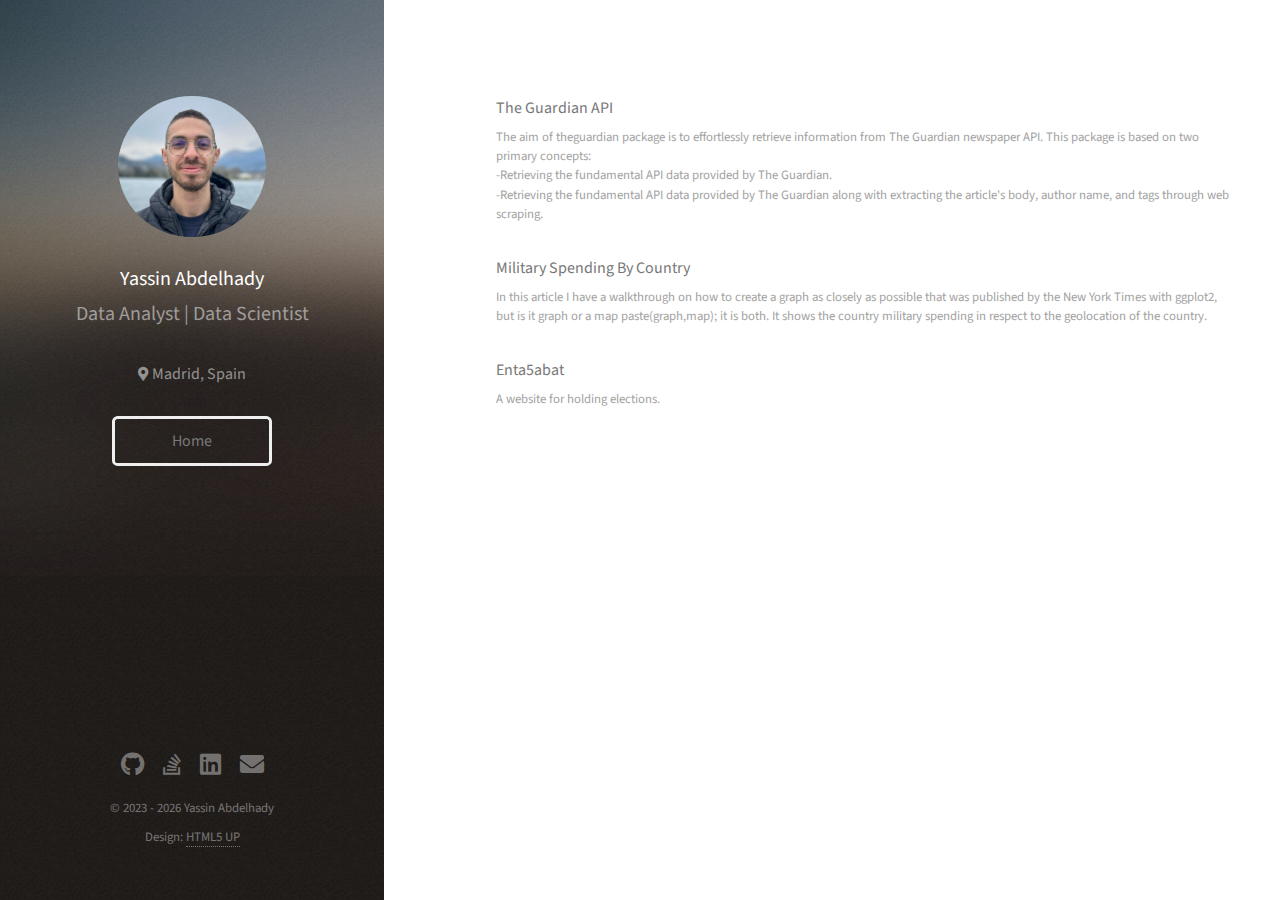
==== commit 4b395a82: "Update projects.html" ====
--- a/projects/projects.html
+++ b/projects/projects.html
@@ -7,6 +7,17 @@
 		<link rel="stylesheet" href="../assets/css/main.css" />
 		<link rel="icon" type="image/x-icon" href="../pineapple.ico">
 	</head>
+	
+<!-- Google tag (gtag.js) -->
+<script async src="https://www.googletagmanager.com/gtag/js?id=G-BDLRMCT2YZ"></script>
+<script>
+  window.dataLayer = window.dataLayer || [];
+  function gtag(){dataLayer.push(arguments);}
+  gtag('js', new Date());
+
+  gtag('config', 'G-BDLRMCT2YZ');
+</script>
+
 	<body class="is-preload">
 
 		<!-- Header -->
@@ -109,4 +120,4 @@
 		<script src="../assets/js/main.js"></script>
 
 	</body>
-</html>+</html>
